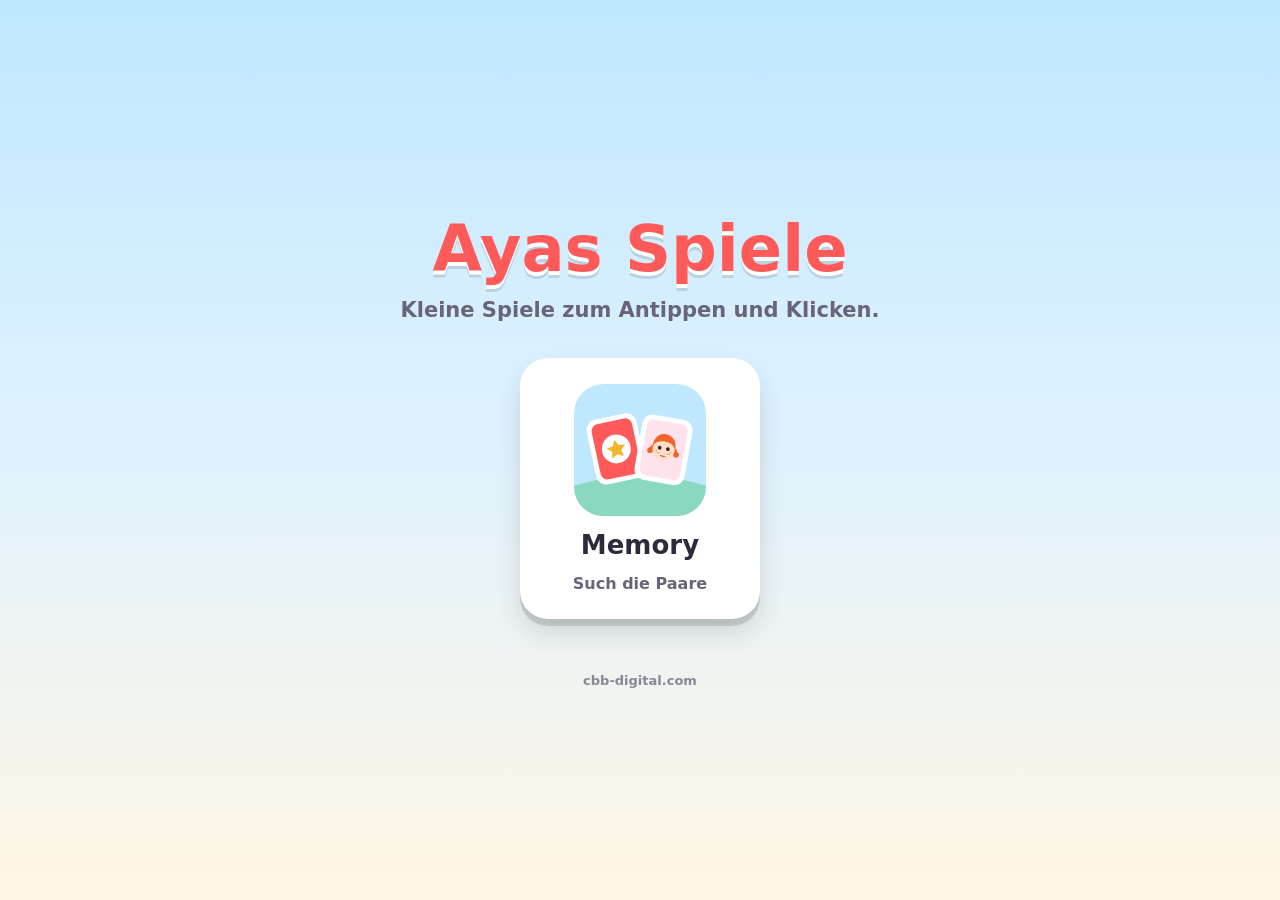
==== index.html @ cf398a58 "Memory game for Aya: engine, two themes, offline support A static, dependency-free memory game aimed" ====
<!DOCTYPE html>
<html lang="de">
<head>
<meta charset="utf-8">
<meta name="viewport" content="width=device-width, initial-scale=1, viewport-fit=cover">
<meta name="theme-color" content="#BFE8FF">
<title>Ayas Spiele</title>
<link rel="icon" href="games/memory/icons/icon.svg" type="image/svg+xml">
<link rel="stylesheet" href="shared/cbb-tokens.css">
<link rel="stylesheet" href="shared/kids-ui.css">
<style>
  html, body { overflow: auto; }
  body {
    min-height: 100%;
    display: grid;
    place-items: center;
    padding: max(6vh, env(safe-area-inset-top)) 6vw max(6vh, env(safe-area-inset-bottom));
    background: linear-gradient(180deg, var(--sky-top) 0%, var(--sky-mid) 45%, var(--sky-bottom) 100%);
  }
  .wrap { text-align: center; max-width: 900px; }
  h1 {
    margin: 0 0 .2em;
    font-size: clamp(32px, 6.5vw, 64px);
    font-weight: 900;
    color: var(--title-ink);
    text-shadow: 0 4px 0 #fff, 0 7px 0 rgba(0,0,0,.12);
  }
  p.lead { margin: 0 0 clamp(22px, 4vh, 44px); font-size: clamp(15px, 2.2vw, 21px); color: #6A6478; font-weight: 700; }

  .games { display: flex; flex-wrap: wrap; gap: clamp(14px, 3vw, 28px); justify-content: center; }
  .game {
    display: flex; flex-direction: column; align-items: center; gap: 14px;
    text-decoration: none; color: inherit;
    padding: clamp(16px, 2.4vw, 26px);
    border-radius: var(--r-lg);
    background: #fff;
    box-shadow: 0 7px 0 rgba(0,0,0,.13), 0 14px 26px rgba(0,0,0,.12);
    transition: transform var(--dur-fast) var(--ease-spring), box-shadow var(--dur-fast) var(--ease-out);
    min-width: clamp(180px, 26vw, 240px);
  }
  .game:hover  { transform: translateY(-6px); box-shadow: 0 13px 0 rgba(0,0,0,.13), 0 20px 32px rgba(0,0,0,.14); }
  .game:active { transform: translateY(3px); box-shadow: 0 3px 0 rgba(0,0,0,.13); }
  .game:focus-visible { outline: 5px solid var(--toy-ink); outline-offset: 4px; }
  .game img { width: clamp(96px, 14vw, 132px); height: auto; border-radius: 22%; }
  .game b { font-size: clamp(19px, 2.6vw, 26px); font-weight: 900; }
  .game span { font-size: clamp(13px, 1.7vw, 16px); color: #6A6478; font-weight: 700; }

  footer { margin-top: clamp(28px, 6vh, 56px); font-size: 13px; color: #8A8698; font-weight: 700; }
</style>
</head>
<body>
  <div class="wrap">
    <h1>Ayas Spiele</h1>
    <p class="lead">Kleine Spiele zum Antippen und Klicken.</p>

    <div class="games">
      <a class="game" href="games/memory/">
        <img src="games/memory/icons/icon.svg" alt="">
        <b>Memory</b>
        <span>Such die Paare</span>
      </a>
      <!-- next game goes here -->
    </div>

    <footer>cbb-digital.com</footer>
  </div>
</body>
</html>
---- shared/cbb-tokens.css ----
/* ============================================================
   cbb-digital.com — shared design tokens
   Used by every game under *.cbb-digital.com
   ------------------------------------------------------------
   TODO(christian): replace the PLACEHOLDER brand values below
   with the real cbb-digital CI once available. Everything else
   in this file (spacing, radii, motion) is safe to keep.
   ============================================================ */

:root {
  /* --- Brand (PLACEHOLDER) ------------------------------- */
  --cbb-brand:        #1f6feb;
  --cbb-brand-dark:   #12489c;
  --cbb-ink:          #16141f;
  --cbb-paper:        #ffffff;
  --cbb-muted:        #6b6878;

  /* --- Playful palette (kids games) ----------------------- */
  --toy-red:      #ff5a5a;
  --toy-red-dk:   #d83a3a;
  --toy-yellow:   #ffc93c;
  --toy-orange:   #f2622b;
  --toy-blue:     #3fa7e0;
  --toy-blue-dk:  #2a7fb0;
  --toy-green:    #57c785;
  --toy-plum:     #8a63c9;
  --toy-pink:     #ff8fb1;
  --toy-cream:    #fff6e5;
  --toy-sand:     #ffe9c2;
  --toy-ink:      #2e2a3b;
  --toy-gold:     #f3b52c;

  /* --- Themeable surface ----------------------------------
     A game theme overwrites these at runtime (see themes.js).
     The values here are the fallback, so the page still looks
     right if a theme fails to load.                          */
  --sky-top:    #BFE8FF;
  --sky-mid:    #DDF1FF;
  --sky-bottom: #FFF6E5;
  --meadow:     #57C785;
  --back-a:     #FF5A5A;
  --back-b:     #FFF3F3;
  --back-badge: #F3B52C;
  --title-ink:  #FF5A5A;
  --accent:     #3FA7E0;

  /* --- Geometry ------------------------------------------- */
  --r-sm: 10px;
  --r-md: 18px;
  --r-lg: 28px;
  --r-pill: 999px;

  /* --- Motion --------------------------------------------- */
  --ease-spring: cubic-bezier(.34, 1.56, .64, 1);
  --ease-out:    cubic-bezier(.22, .61, .36, 1);
  --dur-fast:   160ms;
  --dur-med:    340ms;
  --dur-flip:   460ms;

  /* --- Depth ---------------------------------------------- */
  --shadow-card: 0 6px 0 rgba(0,0,0,.14), 0 12px 24px rgba(0,0,0,.18);
  --shadow-lift: 0 10px 0 rgba(0,0,0,.14), 0 20px 36px rgba(0,0,0,.22);
}

@media (prefers-reduced-motion: reduce) {
  :root { --dur-fast: 1ms; --dur-med: 1ms; --dur-flip: 1ms; }
}
---- shared/kids-ui.css ----
/* ============================================================
   kids-ui.css — shared primitives for all "Aya Spiele"
   Toddler-proof defaults: no scroll, no zoom, no text selection,
   no accidental browser gestures, huge hit areas.
   ============================================================ */

*, *::before, *::after { box-sizing: border-box; }

/* `hidden` must beat the display values set further down, otherwise
   hiding a grid/flex button in JS silently does nothing. */
[hidden] { display: none !important; }

html, body {
  height: 100%;
  margin: 0;
  padding: 0;
  overflow: hidden;                 /* a 3-year-old must never scroll away */
  overscroll-behavior: none;
  background: var(--toy-cream);
  color: var(--toy-ink);
  font-family: "Baloo 2", "Comic Sans MS", "Segoe UI Rounded",
               "Trebuchet MS", system-ui, sans-serif;
  -webkit-font-smoothing: antialiased;
}

body {
  /* kill every touch gesture we do not want on a touchscreen PC */
  touch-action: manipulation;
  -webkit-user-select: none;
  user-select: none;
  -webkit-tap-highlight-color: transparent;
  -webkit-touch-callout: none;
}

img, svg { display: block; max-width: 100%; pointer-events: none; }

/* ---------- Big friendly button ---------- */
.kid-btn {
  appearance: none;
  border: none;
  cursor: pointer;
  font: inherit;
  font-weight: 800;
  color: #fff;
  background: var(--toy-blue);
  border-radius: var(--r-pill);
  padding: 0.7em 1.4em;
  min-width: 64px;
  min-height: 64px;                 /* >= 44px WCAG, generous for small hands */
  box-shadow: 0 6px 0 rgba(0,0,0,.18);
  transition: transform var(--dur-fast) var(--ease-spring),
              box-shadow var(--dur-fast) var(--ease-out),
              filter var(--dur-fast) var(--ease-out);
  touch-action: manipulation;
}
.kid-btn:hover   { filter: brightness(1.06); transform: translateY(-2px); }
.kid-btn:active  { transform: translateY(4px); box-shadow: 0 2px 0 rgba(0,0,0,.18); }
.kid-btn:focus-visible { outline: 4px solid var(--toy-ink); outline-offset: 4px; }

/* ---------- Small round icon button (parent controls) ---------- */
.icon-btn {
  appearance: none; border: none; cursor: pointer;
  width: 52px; height: 52px;
  display: grid; place-items: center;
  border-radius: 50%;
  background: rgba(255,255,255,.72);
  color: var(--toy-ink);
  box-shadow: 0 3px 0 rgba(0,0,0,.12);
  transition: transform var(--dur-fast) var(--ease-spring),
              background var(--dur-fast) var(--ease-out);
  touch-action: manipulation;
}
.icon-btn:hover  { background: #fff; transform: translateY(-2px); }
.icon-btn:active { transform: translateY(2px); }
.icon-btn:focus-visible { outline: 4px solid var(--toy-ink); outline-offset: 3px; }
.icon-btn svg { width: 26px; height: 26px; }

.visually-hidden {
  position: absolute; width: 1px; height: 1px;
  margin: -1px; padding: 0; overflow: hidden;
  clip: rect(0 0 0 0); white-space: nowrap; border: 0;
}
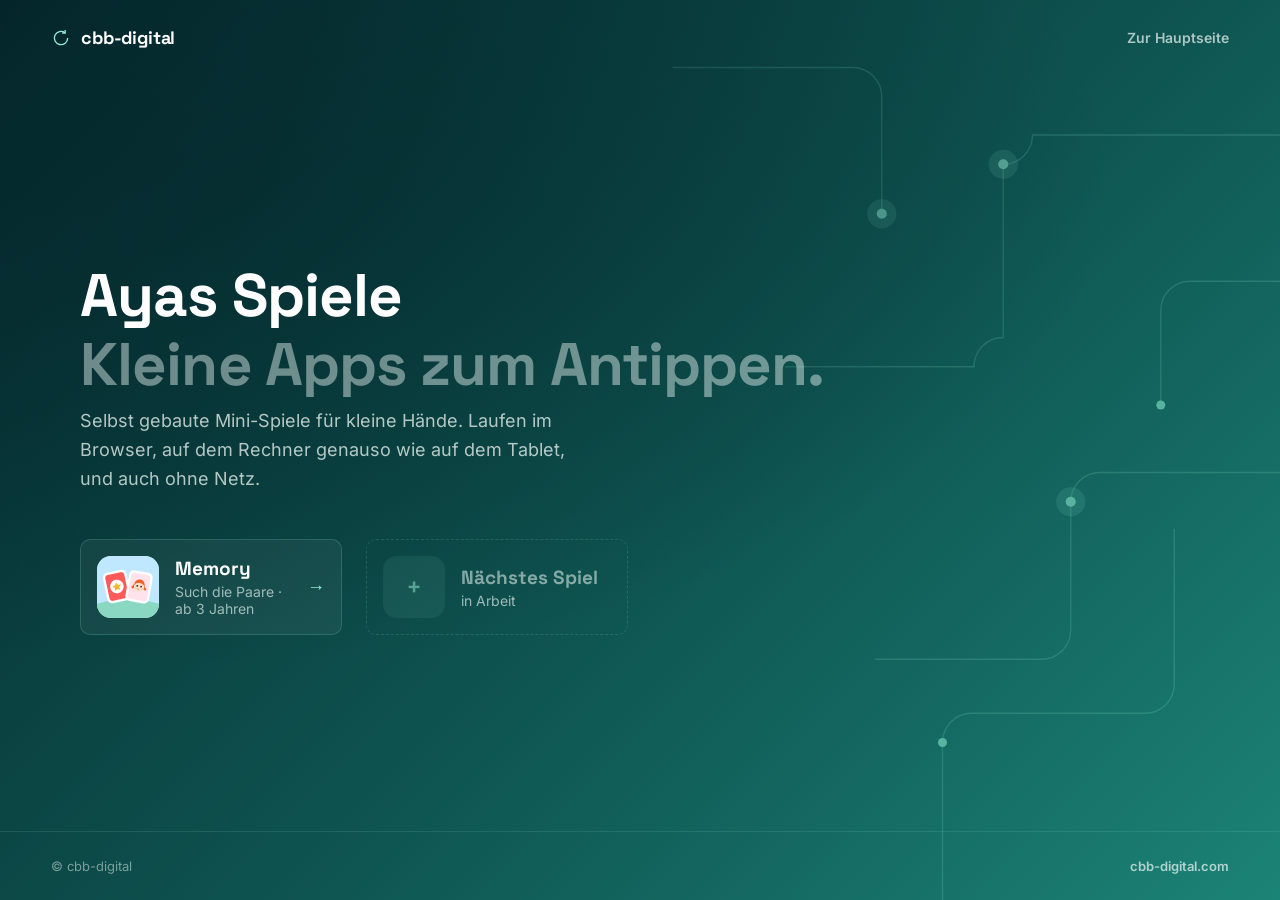
==== commit 518770a7: "Portal in the cbb-digital CI, self-hosted fonts, fullscreen on start The landing page is the one sur" ====
--- a/index.html
+++ b/index.html
@@ -3,66 +3,80 @@
 <head>
 <meta charset="utf-8">
 <meta name="viewport" content="width=device-width, initial-scale=1, viewport-fit=cover">
-<meta name="theme-color" content="#BFE8FF">
-<title>Ayas Spiele</title>
+<meta name="theme-color" content="#04262B">
+<meta name="description" content="Kleine Spiele für Aya - von cbb-digital.">
+<title>Ayas Spiele | cbb-digital</title>
 <link rel="icon" href="games/memory/icons/icon.svg" type="image/svg+xml">
 <link rel="stylesheet" href="shared/cbb-tokens.css">
-<link rel="stylesheet" href="shared/kids-ui.css">
-<style>
-  html, body { overflow: auto; }
-  body {
-    min-height: 100%;
-    display: grid;
-    place-items: center;
-    padding: max(6vh, env(safe-area-inset-top)) 6vw max(6vh, env(safe-area-inset-bottom));
-    background: linear-gradient(180deg, var(--sky-top) 0%, var(--sky-mid) 45%, var(--sky-bottom) 100%);
-  }
-  .wrap { text-align: center; max-width: 900px; }
-  h1 {
-    margin: 0 0 .2em;
-    font-size: clamp(32px, 6.5vw, 64px);
-    font-weight: 900;
-    color: var(--title-ink);
-    text-shadow: 0 4px 0 #fff, 0 7px 0 rgba(0,0,0,.12);
-  }
-  p.lead { margin: 0 0 clamp(22px, 4vh, 44px); font-size: clamp(15px, 2.2vw, 21px); color: #6A6478; font-weight: 700; }
-
-  .games { display: flex; flex-wrap: wrap; gap: clamp(14px, 3vw, 28px); justify-content: center; }
-  .game {
-    display: flex; flex-direction: column; align-items: center; gap: 14px;
-    text-decoration: none; color: inherit;
-    padding: clamp(16px, 2.4vw, 26px);
-    border-radius: var(--r-lg);
-    background: #fff;
-    box-shadow: 0 7px 0 rgba(0,0,0,.13), 0 14px 26px rgba(0,0,0,.12);
-    transition: transform var(--dur-fast) var(--ease-spring), box-shadow var(--dur-fast) var(--ease-out);
-    min-width: clamp(180px, 26vw, 240px);
-  }
-  .game:hover  { transform: translateY(-6px); box-shadow: 0 13px 0 rgba(0,0,0,.13), 0 20px 32px rgba(0,0,0,.14); }
-  .game:active { transform: translateY(3px); box-shadow: 0 3px 0 rgba(0,0,0,.13); }
-  .game:focus-visible { outline: 5px solid var(--toy-ink); outline-offset: 4px; }
-  .game img { width: clamp(96px, 14vw, 132px); height: auto; border-radius: 22%; }
-  .game b { font-size: clamp(19px, 2.6vw, 26px); font-weight: 900; }
-  .game span { font-size: clamp(13px, 1.7vw, 16px); color: #6A6478; font-weight: 700; }
-
-  footer { margin-top: clamp(28px, 6vh, 56px); font-size: 13px; color: #8A8698; font-weight: 700; }
-</style>
+<link rel="stylesheet" href="shared/portal.css">
 </head>
 <body>
-  <div class="wrap">
-    <h1>Ayas Spiele</h1>
-    <p class="lead">Kleine Spiele zum Antippen und Klicken.</p>
+
+<div class="stage">
+
+  <!-- circuit motif, echoing the main site -->
+  <svg class="circuit" viewBox="0 0 1200 800" preserveAspectRatio="xMaxYMid slice" aria-hidden="true">
+    <path d="M1200 120 H980 a26 26 0 0 1-26 26 V300 a26 26 0 0 0-26 26 H760"/>
+    <path d="M1200 420 H1040 a26 26 0 0 0-26 26 V560 a26 26 0 0 1-26 26 H840"/>
+    <path d="M900 800 V660 a26 26 0 0 1 26-26 H1080 a26 26 0 0 0 26-26 V470"/>
+    <path d="M1200 250 H1120 a26 26 0 0 0-26 26 V360"/>
+    <path d="M660 60 H820 a26 26 0 0 1 26 26 V190"/>
+
+    <circle class="node-glow pulse" cx="954" cy="146" r="13"/>
+    <circle class="pulse" cx="954" cy="146" r="4.5"/>
+    <circle class="node-glow pulse" cx="1014" cy="446" r="13"/>
+    <circle class="pulse" cx="1014" cy="446" r="4.5"/>
+    <circle class="node-glow pulse" cx="846" cy="190" r="13"/>
+    <circle class="pulse" cx="846" cy="190" r="4.5"/>
+    <circle cx="1094" cy="360" r="4"/>
+    <circle cx="900" cy="660" r="4"/>
+  </svg>
+
+  <header class="bar">
+    <a class="brand" href="https://cbb-digital.com">
+      <svg viewBox="0 0 24 24" aria-hidden="true">
+        <path d="M20 12a8 8 0 1 1-3.2-6.4"/><path d="M17 2.4V6h-3.6"/>
+      </svg>
+      cbb-digital
+    </a>
+    <span class="spacer"></span>
+    <a class="back" href="https://cbb-digital.com">Zur Hauptseite</a>
+  </header>
+
+  <main>
+    <h1>Ayas Spiele<em>Kleine Apps zum Antippen.</em></h1>
+    <p class="lead">
+      Selbst gebaute Mini-Spiele für kleine Hände. Laufen im Browser,
+      auf dem Rechner genauso wie auf dem Tablet, und auch ohne Netz.
+    </p>
 
     <div class="games">
       <a class="game" href="games/memory/">
-        <img src="games/memory/icons/icon.svg" alt="">
-        <b>Memory</b>
-        <span>Such die Paare</span>
+        <span class="thumb"><img src="games/memory/icons/icon.svg" alt=""></span>
+        <span class="meta">
+          <b>Memory</b>
+          <span>Such die Paare &middot; ab 3 Jahren</span>
+        </span>
+        <span class="go" aria-hidden="true">&rarr;</span>
       </a>
-      <!-- next game goes here -->
+
+      <div class="game soon" aria-hidden="true">
+        <span class="thumb">+</span>
+        <span class="meta">
+          <b>Nächstes Spiel</b>
+          <span>in Arbeit</span>
+        </span>
+      </div>
     </div>
+  </main>
 
-    <footer>cbb-digital.com</footer>
-  </div>
+  <footer>
+    <span>&copy; cbb-digital</span>
+    <span class="spacer"></span>
+    <a href="https://cbb-digital.com">cbb-digital.com</a>
+  </footer>
+
+</div>
+
 </body>
 </html>
--- a/shared/cbb-tokens.css
+++ b/shared/cbb-tokens.css
@@ -2,18 +2,57 @@
    cbb-digital.com — shared design tokens
    Used by every game under *.cbb-digital.com
    ------------------------------------------------------------
-   TODO(christian): replace the PLACEHOLDER brand values below
-   with the real cbb-digital CI once available. Everything else
-   in this file (spacing, radii, motion) is safe to keep.
+   The --cbb-* block below is the real cbb-digital.com CI, taken
+   from the live site so the games portal matches it exactly.
+   Keep the German token names: they are the brand's own
+   vocabulary and staying consistent with it is the point.
+
+   The --toy-* palette further down is deliberately separate. The
+   portal wears the brand; the games themselves do not - corporate
+   petrol is the wrong palette for a 3-year-old.
    ============================================================ */
 
+/* Self-hosted, same as the main site - no Google Fonts request,
+   so no third-party call and no GDPR question to answer. */
+@font-face {
+  font-family: 'Space Grotesk';
+  src: url('fonts/space-grotesk-latin-500-normal.woff2') format('woff2');
+  font-weight: 500; font-style: normal; font-display: swap;
+}
+@font-face {
+  font-family: 'Space Grotesk';
+  src: url('fonts/space-grotesk-latin-700-normal.woff2') format('woff2');
+  font-weight: 700; font-style: normal; font-display: swap;
+}
+@font-face {
+  font-family: 'Inter';
+  src: url('fonts/inter-latin-400-normal.woff2') format('woff2');
+  font-weight: 400; font-style: normal; font-display: swap;
+}
+@font-face {
+  font-family: 'Inter';
+  src: url('fonts/inter-latin-600-normal.woff2') format('woff2');
+  font-weight: 600; font-style: normal; font-display: swap;
+}
+
 :root {
-  /* --- Brand (PLACEHOLDER) ------------------------------- */
-  --cbb-brand:        #1f6feb;
-  --cbb-brand-dark:   #12489c;
-  --cbb-ink:          #16141f;
-  --cbb-paper:        #ffffff;
-  --cbb-muted:        #6b6878;
+  /* --- cbb-digital CI ------------------------------------- */
+  --cbb-tiefe:     #04262B;
+  --cbb-kern:      #0E5450;
+  --cbb-auftrieb:  #1C8377;
+  --cbb-signal:    #93EFD4;
+  --cbb-papier:    #FBFAF7;
+  --cbb-text:      #1A1A1A;
+  --cbb-verlauf:   linear-gradient(135deg, #04262B 0%, #0E5450 55%, #1C8377 100%);
+
+  --cbb-disp:  'Space Grotesk', 'Segoe UI', sans-serif;
+  --cbb-body:  Inter, 'Segoe UI', sans-serif;
+
+  --cbb-r-btn:   4px;
+  --cbb-r-card: 10px;
+  --cbb-s-block: 24px;
+  --cbb-s-innen: 16px;
+  --cbb-s-zeile:  8px;
 
   /* --- Playful palette (kids games) ----------------------- */
   --toy-red:      #ff5a5a;
--- a/shared/portal.css
+++ b/shared/portal.css
@@ -0,0 +1,228 @@
+/* ============================================================
+   portal.css - the cbb-digital-branded landing page.
+   This is the one surface that wears the brand: dark petrol,
+   Space Grotesk, mint accent, the circuit motif from the main
+   site. The games behind it are free to look like toys.
+   ============================================================ */
+
+html, body { overflow: auto; height: auto; min-height: 100%; }
+
+body {
+  margin: 0;
+  background: var(--cbb-tiefe);
+  color: #EAF4F1;
+  font-family: var(--cbb-body);
+  font-weight: 400;
+  -webkit-font-smoothing: antialiased;
+}
+
+/* ---------- circuit backdrop ---------- */
+
+.stage {
+  position: relative;
+  min-height: 100vh;
+  min-height: 100dvh;
+  display: flex;
+  flex-direction: column;
+  overflow: hidden;
+  background: var(--cbb-verlauf);
+}
+.stage::after {                      /* vignette so text stays readable */
+  content: '';
+  position: absolute;
+  inset: 0;
+  background: radial-gradient(120% 90% at 15% 20%, rgba(4,38,43,.55) 0%, rgba(4,38,43,0) 60%);
+  pointer-events: none;
+}
+
+.circuit {
+  position: absolute;
+  inset: 0;
+  width: 100%;
+  height: 100%;
+  pointer-events: none;
+  opacity: .55;
+}
+.circuit path { fill: none; stroke: var(--cbb-signal); stroke-width: 1.2; opacity: .32; }
+.circuit circle { fill: var(--cbb-signal); }
+.circuit .node-glow { opacity: .22; }
+
+@media (prefers-reduced-motion: no-preference) {
+  .circuit .pulse { animation: pulse 4.5s ease-in-out infinite; transform-origin: center; }
+  .circuit .pulse:nth-of-type(2) { animation-delay: -1.5s; }
+  .circuit .pulse:nth-of-type(3) { animation-delay: -3s; }
+}
+@keyframes pulse {
+  0%, 100% { opacity: .18; }
+  50%      { opacity: .5; }
+}
+
+/* ---------- header ---------- */
+
+.bar {
+  position: relative;
+  z-index: 2;
+  display: flex;
+  align-items: center;
+  gap: 10px;
+  padding: clamp(16px, 2.4vw, 26px) clamp(18px, 4vw, 54px);
+}
+.brand {
+  display: inline-flex;
+  align-items: center;
+  gap: 10px;
+  color: #fff;
+  text-decoration: none;
+  font-family: var(--cbb-disp);
+  font-weight: 700;
+  font-size: clamp(15px, 1.5vw, 18px);
+  letter-spacing: -.01em;
+}
+.brand svg { width: 20px; height: 20px; stroke: var(--cbb-signal); fill: none; stroke-width: 1.6; }
+.bar .spacer { flex: 1; }
+.bar a.back {
+  color: rgba(234,244,241,.72);
+  text-decoration: none;
+  font-size: 14px;
+  font-weight: 600;
+}
+.bar a.back:hover { color: #fff; }
+
+/* ---------- hero ---------- */
+
+main {
+  position: relative;
+  z-index: 2;
+  flex: 1;
+  display: flex;
+  flex-direction: column;
+  justify-content: center;
+  padding: clamp(24px, 5vh, 60px) clamp(18px, 4vw, 54px) clamp(30px, 6vh, 70px);
+  max-width: 1120px;
+  width: 100%;
+  margin: 0 auto;
+}
+
+h1 {
+  margin: 0 0 var(--cbb-s-zeile);
+  font-family: var(--cbb-disp);
+  font-weight: 700;
+  font-size: clamp(34px, 5.6vw, 60px);
+  line-height: 1.14;
+  color: #fff;
+  letter-spacing: -.015em;
+}
+h1 em {
+  font-style: normal;
+  color: rgba(234,244,241,.46);
+  display: block;
+}
+.lead {
+  margin: 0 0 clamp(28px, 5vh, 52px);
+  font-size: clamp(15px, 1.5vw, 18px);
+  line-height: 1.6;
+  color: rgba(234,244,241,.76);
+  max-width: 46ch;
+}
+
+/* ---------- game cards ---------- */
+
+.games {
+  display: grid;
+  grid-template-columns: repeat(auto-fill, minmax(248px, 1fr));
+  gap: var(--cbb-s-block);
+}
+
+.game {
+  display: flex;
+  align-items: center;
+  gap: var(--cbb-s-innen);
+  padding: var(--cbb-s-innen);
+  border-radius: var(--cbb-r-card);
+  background: rgba(251,250,247,.05);
+  border: 1px solid rgba(147,239,212,.18);
+  color: inherit;
+  text-decoration: none;
+  transition: background .18s ease, border-color .18s ease, transform .18s ease;
+}
+.game:hover {
+  background: rgba(251,250,247,.09);
+  border-color: rgba(147,239,212,.45);
+  transform: translateY(-2px);
+}
+.game:focus-visible { outline: 2px solid var(--cbb-signal); outline-offset: 3px; }
+
+.game .thumb {
+  flex: 0 0 auto;
+  width: 62px;
+  height: 62px;
+  border-radius: 14px;
+  overflow: hidden;
+  background: #BFE8FF;
+}
+.game .thumb img { width: 100%; height: 100%; display: block; }
+
+.game .meta { min-width: 0; }
+.game .meta b {
+  display: block;
+  font-family: var(--cbb-disp);
+  font-weight: 700;
+  font-size: 19px;
+  color: #fff;
+  margin-bottom: 2px;
+}
+.game .meta span {
+  display: block;
+  font-size: 14px;
+  color: rgba(234,244,241,.66);
+}
+.game .go {
+  margin-left: auto;
+  flex: 0 0 auto;
+  color: var(--cbb-signal);
+  font-size: 18px;
+  transform: translateX(0);
+  transition: transform .18s ease;
+}
+.game:hover .go { transform: translateX(3px); }
+
+/* Placeholder slot for the next game. */
+.game.soon {
+  border-style: dashed;
+  border-color: rgba(147,239,212,.16);
+  background: transparent;
+  cursor: default;
+}
+.game.soon:hover { transform: none; background: transparent; border-color: rgba(147,239,212,.16); }
+.game.soon .thumb {
+  background: rgba(147,239,212,.08);
+  display: grid;
+  place-items: center;
+  color: rgba(147,239,212,.5);
+  font-size: 26px;
+  font-family: var(--cbb-disp);
+}
+.game.soon .meta b { color: rgba(234,244,241,.55); }
+
+/* ---------- footer ---------- */
+
+footer {
+  position: relative;
+  z-index: 2;
+  padding: clamp(16px, 2.4vw, 26px) clamp(18px, 4vw, 54px);
+  border-top: 1px solid rgba(147,239,212,.12);
+  font-size: 13px;
+  color: rgba(234,244,241,.5);
+  display: flex;
+  flex-wrap: wrap;
+  gap: 6px 18px;
+  align-items: center;
+}
+footer a { color: rgba(234,244,241,.72); text-decoration: none; font-weight: 600; }
+footer a:hover { color: var(--cbb-signal); }
+footer .spacer { flex: 1; }
+
+@media (max-width: 560px) {
+  .games { grid-template-columns: 1fr; }
+  footer { flex-direction: column; align-items: flex-start; }
+}
